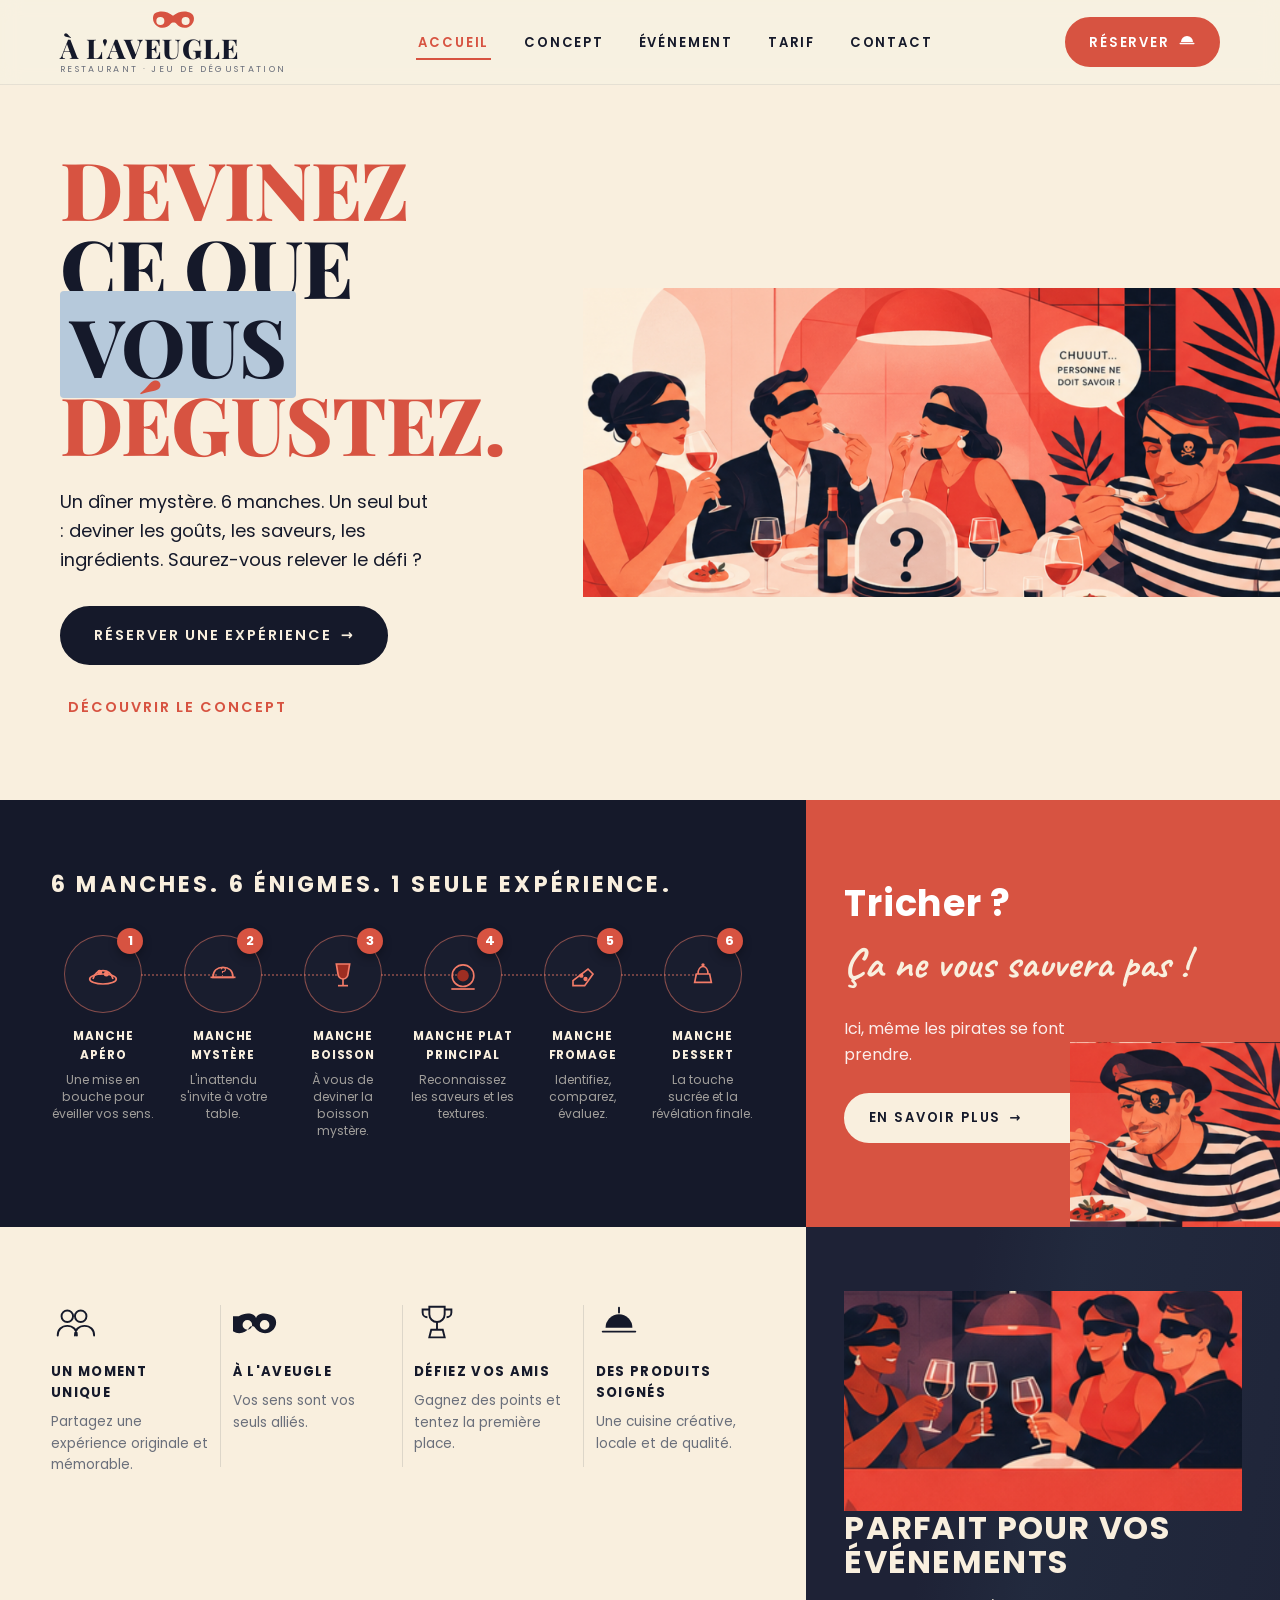
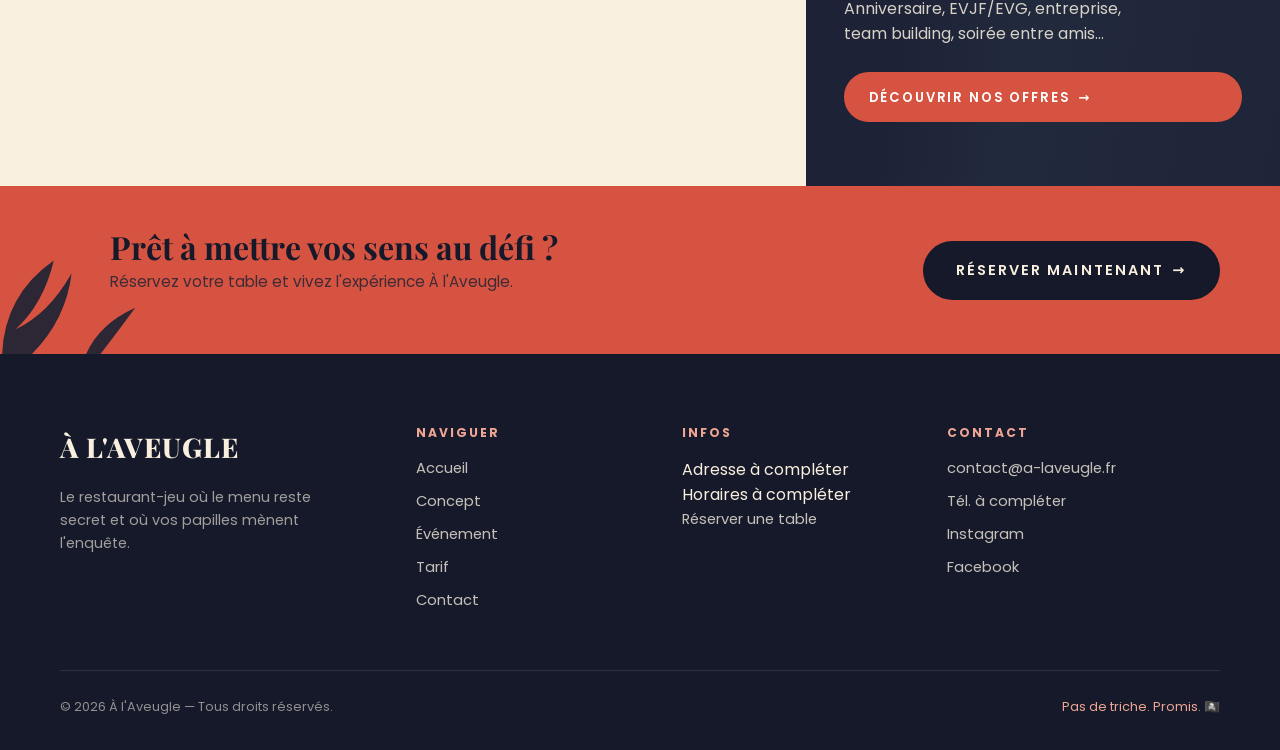
==== index.html @ 3bab2d6d "Add files via upload" ====
<!DOCTYPE html>
<html lang="fr">
<head>
  <meta charset="UTF-8">
  <meta name="viewport" content="width=device-width, initial-scale=1.0">
  <title>À l'Aveugle — Le dîner mystère où vos papilles mènent l'enquête</title>
  <meta name="description" content="À l'Aveugle : un restaurant-jeu de dégustation à l'aveugle. Un dîner mystère en 6 manches où vous devinez goûts, saveurs et ingrédients. Réservez votre expérience.">
  <link rel="preconnect" href="https://fonts.googleapis.com">
  <link rel="preconnect" href="https://fonts.gstatic.com" crossorigin>
  <link href="https://fonts.googleapis.com/css2?family=Playfair+Display:wght@600;700;800;900&family=Poppins:wght@300;400;500;600;700&family=Caveat:wght@600;700&display=swap" rel="stylesheet">
  <link rel="stylesheet" href="styles.css">
  <link rel="icon" href="data:image/svg+xml,<svg xmlns='http://www.w3.org/2000/svg' viewBox='0 0 100 100'><text y='.9em' font-size='90'>🎭</text></svg>">
</head>
<body>

  <!-- ============ HEADER ============ -->
  <header class="site-header">
    <nav class="nav container" aria-label="Navigation principale">
      <a href="index.html" class="brand" aria-label="À l'Aveugle, accueil">
        <svg class="brand__mask" viewBox="0 0 80 36" fill="currentColor" aria-hidden="true">
          <path d="M8 6c10-6 22-4 32 4 10-8 22-10 32-4 6 4 6 14 0 20-8 8-20 6-26-2-2-3-8-3-10 0-6 8-18 10-26 2-6-6-6-16-2-20Zm10 6a7 7 0 100 14 7 7 0 000-14Zm44 0a7 7 0 100 14 7 7 0 000-14Z"/>
        </svg>
        <span class="brand__name">À L'AVEUGLE</span>
        <span class="brand__tag">Restaurant · Jeu de dégustation</span>
      </a>

      <ul class="nav__menu" id="navMenu">
        <li><a class="nav__link is-active" href="index.html">Accueil</a></li>
        <li><a class="nav__link" href="concept.html">Concept</a></li>
        <li><a class="nav__link" href="evenement.html">Événement</a></li>
        <li><a class="nav__link" href="tarif.html">Tarif</a></li>
        <li><a class="nav__link" href="contact.html">Contact</a></li>
      </ul>

      <div class="nav__cta">
        <a href="contact.html" class="btn btn--coral">
          <span class="btn-label">Réserver</span>
          <svg width="18" height="18" viewBox="0 0 24 24" fill="currentColor" aria-hidden="true"><path d="M12 4a8 8 0 00-8 8h16a8 8 0 00-8-8Zm-9 9a1 1 0 100 2h18a1 1 0 100-2H3Z"/></svg>
        </a>
        <button class="nav__burger" id="burger" aria-label="Ouvrir le menu" aria-expanded="false">
          <span></span><span></span><span></span>
        </button>
      </div>
    </nav>
  </header>

  <main>
    <!-- ============ HERO ============ -->
    <section class="hero">
      <div class="hero__grid">
        <div class="hero__copy reveal">
          <h1 class="hero__title">
            <span>DEVINEZ</span><br>
            <span class="navy">CE QUE</span> <span class="mark">VOUS</span><br>
            DÉGUSTEZ.
          </h1>
          <p class="hero__text">
            Un dîner mystère. 6 manches. Un seul but : deviner les goûts,
            les saveurs, les ingrédients. Saurez-vous relever le défi&nbsp;?
          </p>
          <div class="hero__actions">
            <a href="contact.html" class="btn btn--lg">Réserver une expérience <span class="arrow">→</span></a>
            <a href="concept.html" class="btn btn--link btn--lg">Découvrir le concept</a>
          </div>
        </div>
        <div class="hero__art reveal">
          <img src="hero.png" alt="Trois convives aux yeux bandés dégustent à l'aveugle tandis qu'un pirate tente de tricher">
        </div>
      </div>
    </section>

    <!-- ============ 6 MANCHES + TRICHER ============ -->
    <section class="manches">
      <div class="manches__layout">
        <div class="manches__main reveal">
          <h2 class="manches__title">6 manches. 6 énigmes. 1 seule expérience.</h2>
          <div class="steps">
            <!-- Manche 1 -->
            <div class="step">
              <div class="step__disc"><span class="step__num">1</span>
                <svg viewBox="0 0 48 48" fill="none" stroke="#F47C68" stroke-width="2"><ellipse cx="24" cy="30" rx="16" ry="6"/><path d="M12 30c2-7 6-10 12-10s10 3 12 10"/><circle cx="20" cy="22" r="2" fill="#F47C68"/><circle cx="28" cy="24" r="2" fill="#F47C68"/></svg>
              </div>
              <div class="step__name">Manche Apéro</div>
              <p class="step__desc">Une mise en bouche pour éveiller vos sens.</p>
            </div>
            <!-- Manche 2 -->
            <div class="step">
              <div class="step__disc"><span class="step__num">2</span>
                <svg viewBox="0 0 48 48" fill="none" stroke="#F47C68" stroke-width="2"><path d="M12 28c0-8 5-12 12-12s12 4 12 12Z"/><line x1="9" y1="28" x2="39" y2="28"/><text x="24" y="26" font-size="14" fill="#F47C68" text-anchor="middle" stroke="none">?</text></svg>
              </div>
              <div class="step__name">Manche Mystère</div>
              <p class="step__desc">L'inattendu s'invite à votre table.</p>
            </div>
            <!-- Manche 3 -->
            <div class="step">
              <div class="step__disc"><span class="step__num">3</span>
                <svg viewBox="0 0 48 48" fill="none" stroke="#F47C68" stroke-width="2"><path d="M16 12h16l-2 12a6 6 0 01-12 0Z" fill="#9E2E22" stroke="#F47C68"/><line x1="24" y1="30" x2="24" y2="38"/><line x1="18" y1="38" x2="30" y2="38"/></svg>
              </div>
              <div class="step__name">Manche Boisson</div>
              <p class="step__desc">À vous de deviner la boisson mystère.</p>
            </div>
            <!-- Manche 4 -->
            <div class="step">
              <div class="step__disc"><span class="step__num">4</span>
                <svg viewBox="0 0 48 48" fill="none" stroke="#F47C68" stroke-width="2"><circle cx="24" cy="26" r="13"/><circle cx="24" cy="26" r="7" fill="#9E2E22" stroke="none"/><line x1="10" y1="42" x2="38" y2="42"/></svg>
              </div>
              <div class="step__name">Manche Plat principal</div>
              <p class="step__desc">Reconnaissez les saveurs et les textures.</p>
            </div>
            <!-- Manche 5 -->
            <div class="step">
              <div class="step__disc"><span class="step__num">5</span>
                <svg viewBox="0 0 48 48" fill="none" stroke="#F47C68" stroke-width="2"><path d="M12 32l18-14 6 6-10 14H12Z"/><circle cx="22" cy="26" r="1.6" fill="#F47C68"/><circle cx="27" cy="30" r="1.6" fill="#F47C68"/></svg>
              </div>
              <div class="step__name">Manche Fromage</div>
              <p class="step__desc">Identifiez, comparez, évaluez.</p>
            </div>
            <!-- Manche 6 -->
            <div class="step">
              <div class="step__disc"><span class="step__num">6</span>
                <svg viewBox="0 0 48 48" fill="none" stroke="#F47C68" stroke-width="2"><path d="M14 34h20l-2-10H16Z"/><path d="M18 24c0-6 3-9 6-9s6 3 6 9"/><circle cx="24" cy="13" r="2" fill="#F47C68" stroke="none"/></svg>
              </div>
              <div class="step__name">Manche Dessert</div>
              <p class="step__desc">La touche sucrée et la révélation finale.</p>
            </div>
          </div>
        </div>

        <aside class="cheat reveal">
          <h2 class="cheat__title">Tricher&nbsp;?</h2>
          <p class="cheat__script">Ça ne vous sauvera pas&nbsp;!</p>
          <p class="cheat__text">Ici, même les pirates se font prendre.</p>
          <a href="concept.html#tricher" class="btn btn--light">En savoir plus <span class="arrow">→</span></a>
          <img class="cheat__pirate" src="pirate.png" alt="Pirate avec cache-œil qui tente de tricher">
        </aside>
      </div>
    </section>

    <!-- ============ POURQUOI + ÉVÉNEMENT ============ -->
    <section class="why-event">
      <div class="why reveal">
        <div class="why__grid">
          <div class="why__item">
            <svg class="why__icon" viewBox="0 0 48 48" fill="none" stroke="currentColor" stroke-width="2"><circle cx="17" cy="18" r="6"/><circle cx="31" cy="18" r="6"/><path d="M7 38c0-6 4-10 10-10s10 4 10 10M25 38c0-6 4-10 10-10s10 4 10 10" stroke-linecap="round"/></svg>
            <div class="why__title">Un moment unique</div>
            <p class="why__desc">Partagez une expérience originale et mémorable.</p>
          </div>
          <div class="why__item">
            <svg class="why__icon" viewBox="0 0 48 48" fill="currentColor"><path d="M6 18c8-5 17-3 18 2 1-5 10-7 18-2 4 3 4 10 0 14-6 6-15 4-19-2-1-2-5-2-6 0-4 6-13 8-19 2-4-4-4-11 0-14Zm9 4a5 5 0 100 10 5 5 0 000-10Zm18 0a5 5 0 100 10 5 5 0 000-10Z"/></svg>
            <div class="why__title">À l'aveugle</div>
            <p class="why__desc">Vos sens sont vos seuls alliés.</p>
          </div>
          <div class="why__item">
            <svg class="why__icon" viewBox="0 0 48 48" fill="none" stroke="currentColor" stroke-width="2"><path d="M16 8h16v8a8 8 0 01-16 0Z"/><path d="M16 11H9v3a5 5 0 005 5M32 11h7v3a5 5 0 01-5 5"/><line x1="24" y1="24" x2="24" y2="32"/><path d="M16 40h16l-2-8H18Z"/></svg>
            <div class="why__title">Défiez vos amis</div>
            <p class="why__desc">Gagnez des points et tentez la première place.</p>
          </div>
          <div class="why__item">
            <svg class="why__icon" viewBox="0 0 48 48" fill="none" stroke="currentColor" stroke-width="2"><path d="M10 30a14 14 0 0128 0Z" fill="currentColor" stroke="none"/><line x1="7" y1="34" x2="41" y2="34" stroke-linecap="round"/><line x1="24" y1="14" x2="24" y2="9" stroke-linecap="round"/></svg>
            <div class="why__title">Des produits soignés</div>
            <p class="why__desc">Une cuisine créative, locale et de qualité.</p>
          </div>
        </div>
      </div>

      <div class="event-promo reveal">
        <div class="event-promo__art"><img src="event.png" alt=""></div>
        <h2 class="event-promo__title">Parfait pour vos événements</h2>
        <p class="event-promo__text">Anniversaire, EVJF/EVG, entreprise, team building, soirée entre amis…</p>
        <a href="evenement.html" class="btn btn--coral">Découvrir nos offres <span class="arrow">→</span></a>
      </div>
    </section>

    <!-- ============ CTA FINALE ============ -->
    <section class="cta-band">
      <div class="container cta-band__inner">
        <div>
          <h2 class="cta-band__title">Prêt à mettre vos sens au défi&nbsp;?</h2>
          <p class="cta-band__sub">Réservez votre table et vivez l'expérience À l'Aveugle.</p>
        </div>
        <a href="contact.html" class="btn btn--lg">Réserver maintenant <span class="arrow">→</span></a>
      </div>
    </section>
  </main>

  <!-- ============ FOOTER ============ -->
  <footer class="footer">
    <div class="container">
      <div class="footer__grid">
        <div class="footer__brand">
          <span class="brand__name">À L'AVEUGLE</span>
          <p>Le restaurant-jeu où le menu reste secret et où vos papilles mènent l'enquête.</p>
        </div>
        <div class="footer__col">
          <h4>Naviguer</h4>
          <a href="index.html">Accueil</a>
          <a href="concept.html">Concept</a>
          <a href="evenement.html">Événement</a>
          <a href="tarif.html">Tarif</a>
          <a href="contact.html">Contact</a>
        </div>
        <div class="footer__col">
          <h4>Infos</h4>
          <span>Adresse à compléter</span>
          <span>Horaires à compléter</span>
          <a href="contact.html">Réserver une table</a>
        </div>
        <div class="footer__col">
          <h4>Contact</h4>
          <a href="mailto:contact@a-laveugle.fr">contact@a-laveugle.fr</a>
          <a href="tel:+33000000000">Tél. à compléter</a>
          <a href="#">Instagram</a>
          <a href="#">Facebook</a>
        </div>
      </div>
      <div class="footer__bottom">
        <span>© 2026 À l'Aveugle — Tous droits réservés.</span>
        <span class="wink">Pas de triche. Promis. 🏴‍☠️</span>
      </div>
    </div>
  </footer>

  <script src="main.js"></script>
</body>
</html>
---- styles.css ----
/* =========================================================
   À L'AVEUGLE — Restaurant · Jeu de dégustation
   Feuille de styles principale
   Direction artistique inspirée du visuel fourni :
   corail, crème, bleu nuit, serif élégante + accent script.
   ========================================================= */

/* ---------- 1. Tokens / Variables ---------- */
:root {
  /* Couleurs — calées sur le mockup fourni */
  --cream:        #F9EFDE;
  --cream-2:      #F3E7D0;
  --cream-3:      #ECDFC4;
  --coral:        #D75341;
  --coral-light:  #E27A67;
  --coral-soft:   #EFA593;
  --coral-dark:   #BC4332;
  --navy:         #15192A;
  --navy-2:       #1E2236;
  --navy-soft:    #2A3450;
  --blue:         #B6C9DB;
  --ink:          #15192A;
  --white:        #FFFFFF;
  --muted:        #6A6F7B;

  /* Typo */
  --font-display: "Playfair Display", Georgia, serif;
  --font-body:    "Poppins", "Segoe UI", system-ui, sans-serif;
  --font-script:  "Caveat", cursive;

  /* Mesures */
  --maxw: 1240px;
  --radius: 14px;
  --radius-lg: 22px;
  --radius-pill: 999px;
  --shadow-sm: 0 4px 14px rgba(27,34,51,.08);
  --shadow-md: 0 14px 40px rgba(27,34,51,.14);
  --shadow-coral: 0 14px 34px rgba(239,83,64,.30);
  --ease: cubic-bezier(.22,.61,.36,1);
}

/* ---------- 2. Reset / Base ---------- */
*,
*::before,
*::after { box-sizing: border-box; }

html { scroll-behavior: smooth; -webkit-text-size-adjust: 100%; }

body {
  margin: 0;
  font-family: var(--font-body);
  color: var(--ink);
  background: var(--cream);
  line-height: 1.6;
  font-size: 16px;
  -webkit-font-smoothing: antialiased;
  overflow-x: hidden;
}

img, svg { display: block; max-width: 100%; }

a { color: inherit; text-decoration: none; }

h1, h2, h3, h4 { margin: 0; line-height: 1.08; font-weight: 700; }

p { margin: 0 0 1rem; }

ul { margin: 0; padding: 0; list-style: none; }

.container {
  width: 100%;
  max-width: var(--maxw);
  margin-inline: auto;
  padding-inline: clamp(18px, 4vw, 40px);
}

.serif { font-family: var(--font-display); }

/* Sélection texte = rappel du surlignage "VOUS" du hero */
::selection { background: var(--blue); color: var(--navy); }

/* ---------- 3. Boutons ---------- */
.btn {
  --btn-bg: var(--navy);
  --btn-fg: var(--cream);
  display: inline-flex;
  align-items: center;
  gap: .6em;
  padding: .95em 1.7em;
  font-family: var(--font-body);
  font-weight: 600;
  font-size: .82rem;
  letter-spacing: .14em;
  text-transform: uppercase;
  background: var(--btn-bg);
  color: var(--btn-fg);
  border: 2px solid var(--btn-bg);
  border-radius: var(--radius-pill);
  cursor: pointer;
  transition: transform .35s var(--ease), box-shadow .35s var(--ease),
              background .25s, color .25s, border-color .25s;
  white-space: nowrap;
}
.btn:hover { transform: translateY(-3px); box-shadow: var(--shadow-md); }
.btn:active { transform: translateY(-1px); }
.btn .arrow { transition: transform .35s var(--ease); }
.btn:hover .arrow { transform: translateX(5px); }

.btn--coral { --btn-bg: var(--coral); --btn-fg: var(--white); }
.btn--coral:hover { box-shadow: var(--shadow-coral); }

.btn--ghost {
  background: transparent;
  color: var(--coral);
  border-color: var(--coral);
}
.btn--ghost:hover { background: var(--coral); color: var(--white); }

.btn--light {
  background: var(--cream);
  color: var(--navy);
  border-color: var(--cream);
}

.btn--lg { padding: 1.1em 2.2em; font-size: .9rem; }

/* Bouton "lien" sans bordure (ex : Découvrir le concept) */
.btn--link {
  background: transparent;
  border-color: transparent;
  color: var(--coral);
  padding-inline: .4em;
}
.btn--link:hover { background: transparent; box-shadow: none; color: var(--coral-dark); transform: translateY(-3px); }

/* ---------- 4. Header / Navigation ---------- */
.site-header {
  position: sticky;
  top: 0;
  z-index: 100;
  background: rgba(247,241,225,.86);
  backdrop-filter: blur(10px);
  border-bottom: 1px solid rgba(27,34,51,.08);
  transition: box-shadow .3s;
}
.site-header.scrolled { box-shadow: var(--shadow-sm); }

.nav {
  display: flex;
  align-items: center;
  justify-content: space-between;
  gap: 1.5rem;
  min-height: 84px;
}

/* Logo */
.brand { display: flex; flex-direction: column; line-height: 1; }
.brand__mask { width: 46px; margin: 0 auto 4px; color: var(--coral); }
.brand__name {
  font-family: var(--font-display);
  font-weight: 800;
  font-size: 1.7rem;
  letter-spacing: .04em;
  color: var(--navy);
}
.brand__tag {
  font-size: .56rem;
  letter-spacing: .26em;
  text-transform: uppercase;
  color: var(--muted);
  text-align: center;
  margin-top: 3px;
}

/* Menu */
.nav__menu { display: flex; align-items: center; gap: clamp(1rem, 2.4vw, 2.4rem); }
.nav__link {
  font-size: .82rem;
  font-weight: 600;
  letter-spacing: .14em;
  text-transform: uppercase;
  color: var(--navy);
  padding: 6px 2px;
  position: relative;
  transition: color .25s;
}
.nav__link::after {
  content: "";
  position: absolute;
  left: 0; right: 0; bottom: -2px;
  height: 2px;
  background: var(--coral);
  transform: scaleX(0);
  transform-origin: left;
  transition: transform .3s var(--ease);
}
.nav__link:hover { color: var(--coral); }
.nav__link:hover::after,
.nav__link.is-active::after { transform: scaleX(1); }
.nav__link.is-active { color: var(--coral); }

.nav__cta { display: flex; align-items: center; gap: 1rem; }

/* Burger */
.nav__burger {
  display: none;
  flex-direction: column;
  gap: 5px;
  background: none;
  border: 0;
  cursor: pointer;
  padding: 8px;
}
.nav__burger span {
  width: 26px; height: 2px;
  background: var(--navy);
  border-radius: 2px;
  transition: transform .3s, opacity .3s;
}
.nav__burger.open span:nth-child(1) { transform: translateY(7px) rotate(45deg); }
.nav__burger.open span:nth-child(2) { opacity: 0; }
.nav__burger.open span:nth-child(3) { transform: translateY(-7px) rotate(-45deg); }

/* ---------- 5. Sections génériques ---------- */
section { position: relative; }

.section { padding: clamp(56px, 8vw, 110px) 0; }
.section--cream { background: var(--cream); }
.section--cream2 { background: var(--cream-2); }
.section--navy { background: var(--navy); color: var(--cream); }
.section--coral { background: var(--coral); color: var(--white); }

.eyebrow {
  font-size: .76rem;
  font-weight: 700;
  letter-spacing: .28em;
  text-transform: uppercase;
  color: var(--coral);
  margin-bottom: 1rem;
}
.section--navy .eyebrow,
.section--coral .eyebrow { color: var(--coral-soft); }
.section--coral .eyebrow { color: rgba(255,255,255,.8); }

.section-title {
  font-family: var(--font-display);
  font-size: clamp(2rem, 4.6vw, 3.2rem);
  color: var(--navy);
  margin-bottom: 1rem;
}
.section--navy .section-title,
.section--coral .section-title { color: var(--cream); }

.section-lead {
  max-width: 60ch;
  color: var(--muted);
  font-size: 1.05rem;
}
.section--navy .section-lead,
.section--coral .section-lead { color: rgba(247,241,225,.82); }

.section-head { margin-bottom: clamp(2rem, 5vw, 3.4rem); }
.section-head--center { text-align: center; }
.section-head--center .section-lead { margin-inline: auto; }

/* ---------- 6. HERO ---------- */
.hero { background: var(--cream); overflow: hidden; }
/* Grille pleine largeur : texte aligné sur le conteneur à gauche,
   illustration en plein bord à droite (comme le mockup). */
.hero__grid {
  display: grid;
  grid-template-columns: 1fr 1.25fr;
  align-items: center;
  gap: clamp(16px, 2vw, 32px);
}
.hero__copy {
  padding-left: max(24px, calc((100vw - var(--maxw)) / 2 + 40px));
  padding-block: clamp(36px, 5vw, 72px);
  padding-right: 12px;
}
.hero__title {
  font-family: var(--font-display);
  font-weight: 800;
  font-size: clamp(2.8rem, 6.4vw, 5rem);
  line-height: .98;
  letter-spacing: -.01em;
  color: var(--coral);
  margin-bottom: 1.6rem;
}
.hero__title .navy { color: var(--navy); }
.hero__title .mark {
  color: var(--navy);
  background: var(--blue);
  padding: 0 .12em;
  border-radius: 4px;
}
.hero__text {
  font-size: 1.12rem;
  color: var(--navy);
  max-width: 34ch;
  margin-bottom: 2rem;
}
.hero__actions { display: flex; flex-wrap: wrap; align-items: center; gap: .8rem 1.2rem; }
.hero__art { align-self: center; }
.hero__art img, .hero__art svg { width: 100%; height: auto; display: block; }

/* ---------- 7. Bande "6 manches" (navy) ---------- */
.manches { background: var(--navy); color: var(--cream); }
.manches__layout {
  display: grid;
  grid-template-columns: 1.7fr 1fr;
  gap: 0;
}
.manches__main { padding: clamp(40px, 6vw, 72px) clamp(24px, 4vw, 56px); }
.manches__title {
  font-family: var(--font-body);
  font-weight: 700;
  letter-spacing: .14em;
  text-transform: uppercase;
  font-size: clamp(1rem, 2vw, 1.4rem);
  margin-bottom: 2.4rem;
  color: var(--cream);
}
.steps {
  display: grid;
  grid-template-columns: repeat(6, 1fr);
  gap: 1rem;
}
.step { text-align: center; position: relative; }
.step__disc {
  width: 78px; height: 78px;
  margin: 0 auto .9rem;
  border-radius: 50%;
  border: 1.5px solid rgba(244,124,104,.5);
  display: grid;
  place-items: center;
  position: relative;
  background: rgba(255,255,255,.02);
}
.step__disc svg { width: 40px; height: 40px; }
.step__num {
  position: absolute;
  top: -8px; right: -2px;
  width: 26px; height: 26px;
  border-radius: 50%;
  background: var(--coral);
  color: #fff;
  font-size: .8rem;
  font-weight: 700;
  display: grid;
  place-items: center;
  box-shadow: 0 4px 10px rgba(0,0,0,.3);
}
.step__name {
  font-weight: 700;
  font-size: .74rem;
  letter-spacing: .08em;
  text-transform: uppercase;
  color: var(--cream);
  margin-bottom: .35rem;
}
.step__desc { font-size: .76rem; color: rgba(247,241,225,.62); line-height: 1.4; }
/* connecteurs pointillés */
.step:not(:last-child) .step__disc::after {
  content: "";
  position: absolute;
  top: 50%; left: 100%;
  width: 100%;
  border-top: 2px dotted rgba(244,124,104,.4);
}

/* Bloc "Tricher ?" (corail) collé à droite */
.cheat {
  background: var(--coral);
  color: #fff;
  padding: clamp(40px, 5vw, 64px) clamp(28px, 3vw, 48px);
  display: flex;
  flex-direction: column;
  justify-content: center;
  position: relative;
  overflow: hidden;
}
.cheat__title {
  font-family: var(--font-body);
  font-weight: 700;
  font-size: clamp(1.6rem, 3vw, 2.3rem);
  letter-spacing: .02em;
  margin-bottom: .4rem;
}
.cheat__script {
  font-family: var(--font-script);
  font-size: clamp(1.8rem, 3.4vw, 2.6rem);
  font-weight: 700;
  margin-bottom: 1.2rem;
  color: var(--cream);
}
.cheat__text { color: rgba(255,255,255,.9); max-width: 26ch; margin-bottom: 1.6rem; }
.cheat__pirate {
  position: absolute;
  right: -10px; bottom: -10px;
  width: 220px;
  opacity: .96;
  pointer-events: none;
}

/* ---------- 8. "Pourquoi essayer" + Événement (split) ---------- */
.why-event {
  display: grid;
  grid-template-columns: 1.7fr 1fr;
}
.why {
  background: var(--cream);
  padding: clamp(40px, 6vw, 72px) clamp(24px, 4vw, 56px);
}
.why__grid {
  display: grid;
  grid-template-columns: repeat(4, 1fr);
  gap: 1.4rem;
}
.why__item { position: relative; padding-left: 0; }
.why__item:not(:last-child)::after {
  content: "";
  position: absolute;
  top: 6px; right: -.7rem;
  width: 1px; height: 84%;
  background: rgba(27,34,51,.12);
}
.why__icon { width: 46px; height: 46px; color: var(--navy); margin-bottom: 1rem; }
.why__title {
  font-size: .82rem; font-weight: 700;
  letter-spacing: .1em; text-transform: uppercase;
  color: var(--navy); margin-bottom: .5rem;
}
.why__desc { font-size: .85rem; color: var(--muted); }

.event-promo {
  background: var(--navy-2);
  color: var(--cream);
  padding: clamp(40px, 5vw, 64px) clamp(28px, 3vw, 48px);
  display: flex;
  flex-direction: column;
  justify-content: center;
  position: relative;
  overflow: hidden;
}
.event-promo__art {
  position: absolute; inset: 0;
  z-index: 0;
}
.event-promo__art img, .event-promo__art svg {
  width: 100%; height: 100%;
  object-fit: cover; object-position: right center;
}
/* voile dégradé pour garder le texte lisible (texte à gauche) */
.event-promo::after {
  content: "";
  position: absolute; inset: 0; z-index: 0;
  background: linear-gradient(100deg, var(--navy-2) 30%, rgba(35,44,64,.78) 50%, rgba(35,44,64,.25) 100%);
}
.event-promo > * { position: relative; z-index: 1; }
.event-promo__title {
  font-family: var(--font-body);
  font-weight: 700;
  font-size: clamp(1.4rem, 2.6vw, 2rem);
  text-transform: uppercase;
  letter-spacing: .04em;
  margin-bottom: 1rem;
}
.event-promo__text { color: rgba(247,241,225,.85); margin-bottom: 1.6rem; max-width: 30ch; }

/* ---------- 9. Bande CTA finale ---------- */
.cta-band {
  background: var(--coral);
  color: var(--navy);
  padding: clamp(28px, 4vw, 44px) 0;
  position: relative;
  overflow: hidden;
}
/* feuillage décoratif bas-gauche (rappel du mockup) */
.cta-band::before {
  content: "";
  position: absolute;
  left: -10px; bottom: -30px;
  width: 180px; height: 140px;
  background: no-repeat left bottom / contain
    url("data:image/svg+xml,%3Csvg xmlns='http://www.w3.org/2000/svg' viewBox='0 0 120 110'%3E%3Cpath fill='%231B2233' d='M10 105q-6-60 40-92q-8 34-30 54q26-12 44-44q-6 50-54 82zM70 108q4-40 44-58q-22 30-44 58z'/%3E%3C/svg%3E");
  opacity: .9;
  pointer-events: none;
}
.cta-band__inner {
  display: flex;
  align-items: center;
  justify-content: space-between;
  gap: 2rem;
  flex-wrap: wrap;
  position: relative;
  z-index: 1;
  padding-left: 90px;
}
.cta-band__title {
  font-family: var(--font-display);
  font-size: clamp(1.4rem, 3vw, 2rem);
  color: var(--navy);
  margin-bottom: .3rem;
}
.cta-band__sub { color: rgba(27,34,51,.82); font-size: .95rem; }

/* ---------- 10. Cards génériques ---------- */
.cards {
  display: grid;
  gap: 1.6rem;
}
.cards--3 { grid-template-columns: repeat(3, 1fr); }
.cards--2 { grid-template-columns: repeat(2, 1fr); }

.card {
  background: var(--white);
  border-radius: var(--radius);
  padding: 2rem 1.8rem;
  box-shadow: var(--shadow-sm);
  border: 1px solid rgba(27,34,51,.06);
  transition: transform .35s var(--ease), box-shadow .35s var(--ease);
}
.card:hover { transform: translateY(-6px); box-shadow: var(--shadow-md); }
.card__icon { width: 52px; height: 52px; color: var(--coral); margin-bottom: 1.2rem; }
.card__title {
  font-family: var(--font-display);
  font-size: 1.4rem; color: var(--navy);
  margin-bottom: .7rem;
}
.card__text { color: var(--muted); font-size: .96rem; }

/* ---------- 11. Manches détaillées (page Concept) ---------- */
.round-list { display: grid; gap: 1.4rem; }
.round {
  display: grid;
  grid-template-columns: 92px 1fr;
  gap: 1.6rem;
  align-items: center;
  background: var(--white);
  border-radius: var(--radius);
  padding: 1.6rem 1.8rem;
  box-shadow: var(--shadow-sm);
  border-left: 5px solid var(--coral);
  transition: transform .3s var(--ease);
}
.round:hover { transform: translateX(6px); }
.round__badge {
  width: 88px; height: 88px;
  border-radius: 50%;
  background: var(--navy);
  display: grid; place-items: center;
  position: relative;
}
.round__badge svg { width: 46px; height: 46px; }
.round__badge .round__num {
  position: absolute; top: -6px; right: -4px;
  width: 30px; height: 30px; border-radius: 50%;
  background: var(--coral); color: #fff;
  font-weight: 700; display: grid; place-items: center;
}
.round__name {
  font-family: var(--font-display);
  font-size: 1.45rem; color: var(--navy); margin-bottom: .35rem;
}
.round__guess {
  font-size: .72rem; font-weight: 700; letter-spacing: .12em;
  text-transform: uppercase; color: var(--coral); margin-bottom: .5rem;
}
.round__desc { color: var(--muted); font-size: .96rem; margin: 0; }

/* ---------- 12. Déroulé étapes (page Événement) ---------- */
.timeline { display: grid; gap: 0; counter-reset: tl; max-width: 760px; }
.tl-item {
  display: grid;
  grid-template-columns: 64px 1fr;
  gap: 1.4rem;
  padding-bottom: 2rem;
  position: relative;
}
.tl-item::before {
  counter-increment: tl;
  content: counter(tl);
  width: 52px; height: 52px;
  border-radius: 50%;
  background: var(--coral); color: #fff;
  font-family: var(--font-display);
  font-size: 1.4rem; font-weight: 700;
  display: grid; place-items: center;
  z-index: 1;
}
.tl-item:not(:last-child)::after {
  content: "";
  position: absolute;
  left: 25px; top: 52px; bottom: -4px;
  width: 2px;
  background: rgba(239,83,64,.3);
}
.tl-item__title {
  font-family: var(--font-display);
  font-size: 1.25rem; color: var(--navy); margin-bottom: .25rem;
}
.tl-item__text { color: var(--muted); font-size: .95rem; margin: 0; }

/* ---------- 13. Tarifs ---------- */
.pricing { display: grid; grid-template-columns: repeat(3, 1fr); gap: 1.6rem; align-items: stretch; }
.price-card {
  background: var(--white);
  border-radius: var(--radius-lg);
  padding: 2.4rem 2rem;
  box-shadow: var(--shadow-sm);
  border: 1px solid rgba(27,34,51,.07);
  display: flex; flex-direction: column;
  transition: transform .35s var(--ease), box-shadow .35s var(--ease);
}
.price-card:hover { transform: translateY(-8px); box-shadow: var(--shadow-md); }
.price-card--featured {
  background: var(--navy);
  color: var(--cream);
  transform: scale(1.03);
  border-color: var(--navy);
}
.price-card--featured:hover { transform: scale(1.03) translateY(-8px); }
.price-card__flag {
  align-self: flex-start;
  font-size: .68rem; font-weight: 700; letter-spacing: .16em;
  text-transform: uppercase;
  background: var(--coral); color: #fff;
  padding: .35em .9em; border-radius: var(--radius-pill);
  margin-bottom: 1.2rem;
}
.price-card__name {
  font-family: var(--font-display);
  font-size: 1.7rem; margin-bottom: .4rem; color: var(--navy);
}
.price-card--featured .price-card__name { color: var(--cream); }
.price-card__tagline { font-size: .9rem; color: var(--muted); margin-bottom: 1.4rem; }
.price-card--featured .price-card__tagline { color: rgba(247,241,225,.7); }
.price-card__price {
  font-family: var(--font-display);
  font-size: 2.4rem; color: var(--coral);
  margin-bottom: .2rem; line-height: 1;
}
.price-card__price small { font-size: .9rem; color: var(--muted); font-family: var(--font-body); }
.price-card--featured .price-card__price { color: var(--coral-soft); }
.price-card__unit { font-size: .8rem; color: var(--muted); margin-bottom: 1.6rem; }
.price-card--featured .price-card__unit { color: rgba(247,241,225,.6); }
.price-card__list { display: grid; gap: .7rem; margin-bottom: 1.8rem; flex: 1; }
.price-card__list li {
  display: flex; gap: .6rem; align-items: flex-start;
  font-size: .92rem; color: var(--navy);
}
.price-card--featured .price-card__list li { color: rgba(247,241,225,.9); }
.price-card__list li svg { flex: 0 0 18px; width: 18px; height: 18px; color: var(--coral); margin-top: 3px; }
.price-card .btn { width: 100%; justify-content: center; }

/* ---------- 14. Formulaire de contact ---------- */
.contact-grid {
  display: grid;
  grid-template-columns: 1.3fr 1fr;
  gap: clamp(2rem, 4vw, 3.5rem);
  align-items: start;
}
.form { display: grid; gap: 1.1rem; }
.form__row { display: grid; grid-template-columns: 1fr 1fr; gap: 1.1rem; }
.field { display: flex; flex-direction: column; gap: .4rem; }
.field label {
  font-size: .76rem; font-weight: 600; letter-spacing: .08em;
  text-transform: uppercase; color: var(--navy);
}
.field input,
.field select,
.field textarea {
  font-family: var(--font-body);
  font-size: .95rem;
  padding: .85em 1em;
  border: 1.5px solid rgba(27,34,51,.16);
  border-radius: var(--radius);
  background: var(--white);
  color: var(--ink);
  transition: border-color .25s, box-shadow .25s;
}
.field textarea { resize: vertical; min-height: 120px; }
.field input:focus,
.field select:focus,
.field textarea:focus {
  outline: none;
  border-color: var(--coral);
  box-shadow: 0 0 0 4px rgba(239,83,64,.12);
}
.form__note { font-size: .8rem; color: var(--muted); }
.form__success {
  display: none;
  background: rgba(239,83,64,.1);
  border: 1.5px solid var(--coral);
  border-radius: var(--radius);
  padding: 1rem 1.2rem;
  color: var(--navy);
  font-weight: 500;
}
.form__success.show { display: block; }

.contact-info {
  background: var(--navy);
  color: var(--cream);
  border-radius: var(--radius-lg);
  padding: 2.4rem 2rem;
  box-shadow: var(--shadow-md);
}
.contact-info h3 {
  font-family: var(--font-display);
  font-size: 1.6rem; margin-bottom: 1.4rem; color: var(--cream);
}
.info-item { display: flex; gap: 1rem; align-items: flex-start; margin-bottom: 1.3rem; }
.info-item svg { flex: 0 0 22px; width: 22px; height: 22px; color: var(--coral-soft); margin-top: 3px; }
.info-item__label {
  font-size: .7rem; letter-spacing: .14em; text-transform: uppercase;
  color: rgba(247,241,225,.6); margin-bottom: .15rem;
}
.info-item__value { font-size: .98rem; color: var(--cream); }
.socials { display: flex; gap: .8rem; margin-top: 1.8rem; }
.socials a {
  width: 42px; height: 42px; border-radius: 50%;
  display: grid; place-items: center;
  background: rgba(255,255,255,.08);
  transition: background .25s, transform .25s;
}
.socials a:hover { background: var(--coral); transform: translateY(-3px); }
.socials svg { width: 20px; height: 20px; color: var(--cream); }

/* ---------- 15. FAQ ---------- */
.faq { max-width: 800px; margin-inline: auto; }
.faq__item {
  border-bottom: 1px solid rgba(27,34,51,.12);
}
.faq__q {
  width: 100%; text-align: left;
  background: none; border: 0; cursor: pointer;
  padding: 1.3rem 0;
  font-family: var(--font-display);
  font-size: 1.15rem; color: var(--navy);
  display: flex; justify-content: space-between; align-items: center; gap: 1rem;
}
.faq__q .plus { flex: 0 0 auto; color: var(--coral); font-size: 1.5rem; transition: transform .3s; }
.faq__item.open .plus { transform: rotate(45deg); }
.faq__a {
  max-height: 0; overflow: hidden;
  transition: max-height .4s var(--ease);
  color: var(--muted);
}
.faq__a p { padding-bottom: 1.3rem; margin: 0; }

/* ---------- 16. Page hero (sous-pages) ---------- */
.page-hero {
  background: var(--navy);
  color: var(--cream);
  padding: clamp(70px, 10vw, 130px) 0 clamp(50px, 7vw, 90px);
  position: relative;
  overflow: hidden;
}
.page-hero__deco {
  position: absolute; top: -40px; right: -40px;
  width: 260px; color: rgba(239,83,64,.16);
  transform: rotate(12deg);
}
.page-hero__inner { position: relative; z-index: 1; max-width: 720px; }
.page-hero h1 {
  font-family: var(--font-display);
  font-size: clamp(2.4rem, 6vw, 4rem);
  color: var(--cream); margin-bottom: 1rem;
}
.page-hero h1 .coral { color: var(--coral); }
.page-hero p { color: rgba(247,241,225,.82); font-size: 1.12rem; max-width: 56ch; }
.breadcrumb {
  font-size: .76rem; letter-spacing: .16em; text-transform: uppercase;
  color: var(--coral-soft); margin-bottom: 1.2rem;
}

/* ---------- 17. Audience tags (Événement) ---------- */
.tag-grid { display: flex; flex-wrap: wrap; gap: .8rem; }
.tag {
  background: var(--white);
  border: 1.5px solid rgba(27,34,51,.1);
  border-radius: var(--radius-pill);
  padding: .7em 1.3em;
  font-size: .9rem; font-weight: 500; color: var(--navy);
  display: inline-flex; align-items: center; gap: .5rem;
  box-shadow: var(--shadow-sm);
  transition: transform .25s, border-color .25s, color .25s;
}
.tag:hover { transform: translateY(-3px); border-color: var(--coral); color: var(--coral); }
.tag svg { width: 18px; height: 18px; }

/* ---------- 18. Footer ---------- */
.footer {
  background: var(--navy);
  color: var(--cream);
  padding: clamp(48px, 6vw, 72px) 0 2rem;
}
.footer__grid {
  display: grid;
  grid-template-columns: 1.4fr 1fr 1fr 1.2fr;
  gap: 2.4rem;
  margin-bottom: 3rem;
}
.footer__brand .brand__name { color: var(--cream); }
.footer__brand p { color: rgba(247,241,225,.62); font-size: .9rem; margin-top: 1rem; max-width: 30ch; }
.footer__col h4 {
  font-size: .76rem; letter-spacing: .16em; text-transform: uppercase;
  color: var(--coral-soft); margin-bottom: 1.1rem;
}
.footer__col a, .footer__col li {
  display: block; color: rgba(247,241,225,.78);
  font-size: .92rem; margin-bottom: .6rem;
  transition: color .2s;
}
.footer__col a:hover { color: var(--coral); }
.footer__bottom {
  border-top: 1px solid rgba(255,255,255,.1);
  padding-top: 1.6rem;
  display: flex; justify-content: space-between; flex-wrap: wrap; gap: 1rem;
  font-size: .8rem; color: rgba(247,241,225,.55);
}
.footer__bottom .wink { color: var(--coral-soft); }

/* ---------- 19. Animations d'apparition ---------- */
.reveal {
  opacity: 0;
  transform: translateY(26px);
  transition: opacity .7s var(--ease), transform .7s var(--ease);
}
.reveal.in { opacity: 1; transform: none; }
@media (prefers-reduced-motion: reduce) {
  .reveal { opacity: 1; transform: none; transition: none; }
  html { scroll-behavior: auto; }
}

/* Petit clin d'œil : œil qui cligne */
@keyframes blink { 0%, 92%, 100% { transform: scaleY(1); } 96% { transform: scaleY(.1); } }

/* ---------- 20. Responsive ---------- */
@media (max-width: 1080px) {
  .why__grid { grid-template-columns: repeat(2, 1fr); }
  .why__item:nth-child(2)::after { display: none; }
}

@media (max-width: 960px) {
  .nav__menu, .nav__cta .btn { /* menu mobile */ }
  .nav__menu {
    position: fixed;
    inset: 84px 0 auto 0;
    flex-direction: column;
    background: var(--cream);
    padding: 1.4rem 0 1.8rem;
    gap: 0;
    box-shadow: var(--shadow-md);
    transform: translateY(-130%);
    transition: transform .4s var(--ease);
    z-index: 90;
  }
  .nav__menu.open { transform: translateY(0); }
  .nav__menu .nav__link { padding: 1rem 0; font-size: 1rem; }
  .nav__burger { display: flex; }
  .nav__cta .btn span.btn-label { display: none; }

  .hero__grid { grid-template-columns: 1fr; }
  .hero__art { order: -1; }
  .manches__layout,
  .why-event { grid-template-columns: 1fr; }
  .steps { grid-template-columns: repeat(3, 1fr); gap: 1.6rem 1rem; }
  .step:not(:last-child) .step__disc::after,
  .step:nth-child(3) .step__disc::after { display: none; }
  .contact-grid { grid-template-columns: 1fr; }
  .pricing { grid-template-columns: 1fr; max-width: 460px; margin-inline: auto; }
  .price-card--featured { transform: none; }
  .price-card--featured:hover { transform: translateY(-8px); }
  .cards--3, .cards--2 { grid-template-columns: 1fr; }
  .footer__grid { grid-template-columns: 1fr 1fr; }
  .cheat__pirate { width: 160px; opacity: .55; }
}

@media (max-width: 560px) {
  .form__row { grid-template-columns: 1fr; }
  .steps { grid-template-columns: repeat(2, 1fr); }
  .why__grid { grid-template-columns: 1fr; }
  .why__item::after { display: none !important; }
  .footer__grid { grid-template-columns: 1fr; }
  .round { grid-template-columns: 1fr; text-align: center; }
  .round__badge { margin-inline: auto; }
  .cta-band__inner { flex-direction: column; text-align: center; }
}
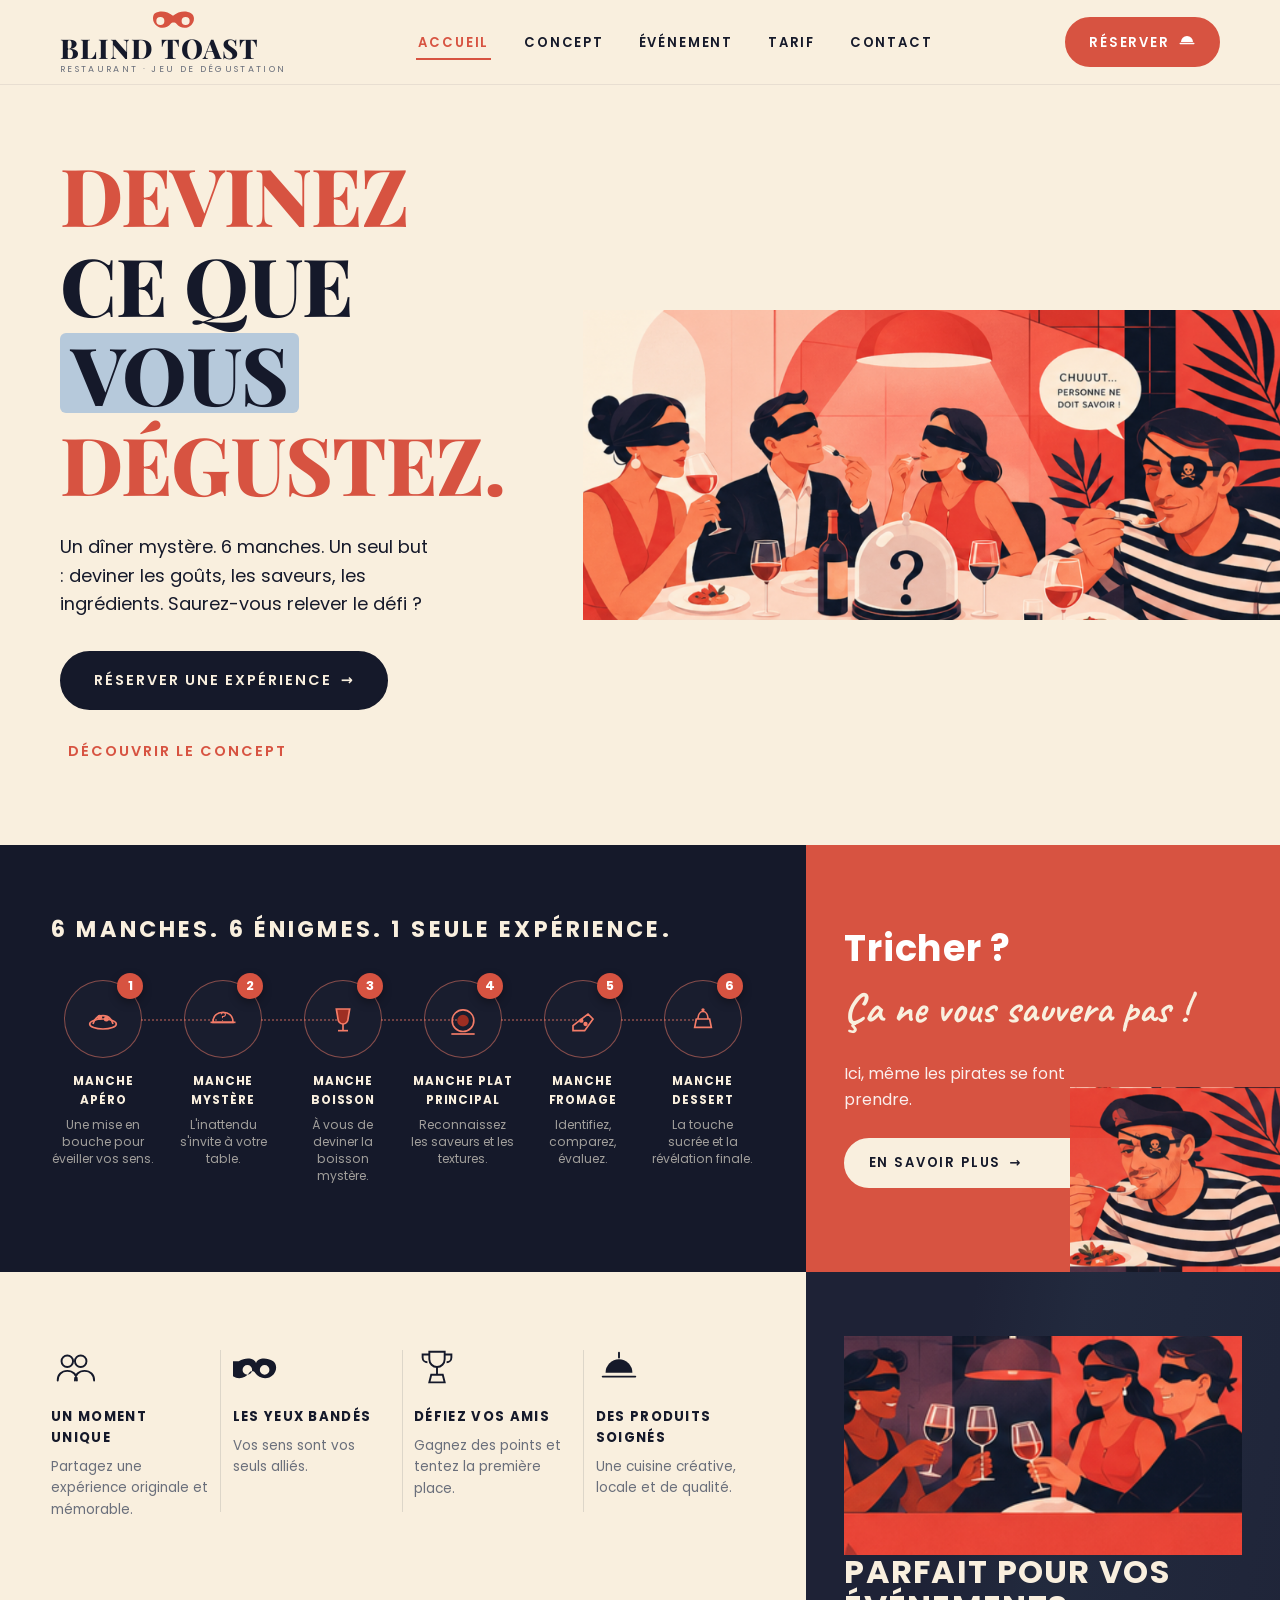
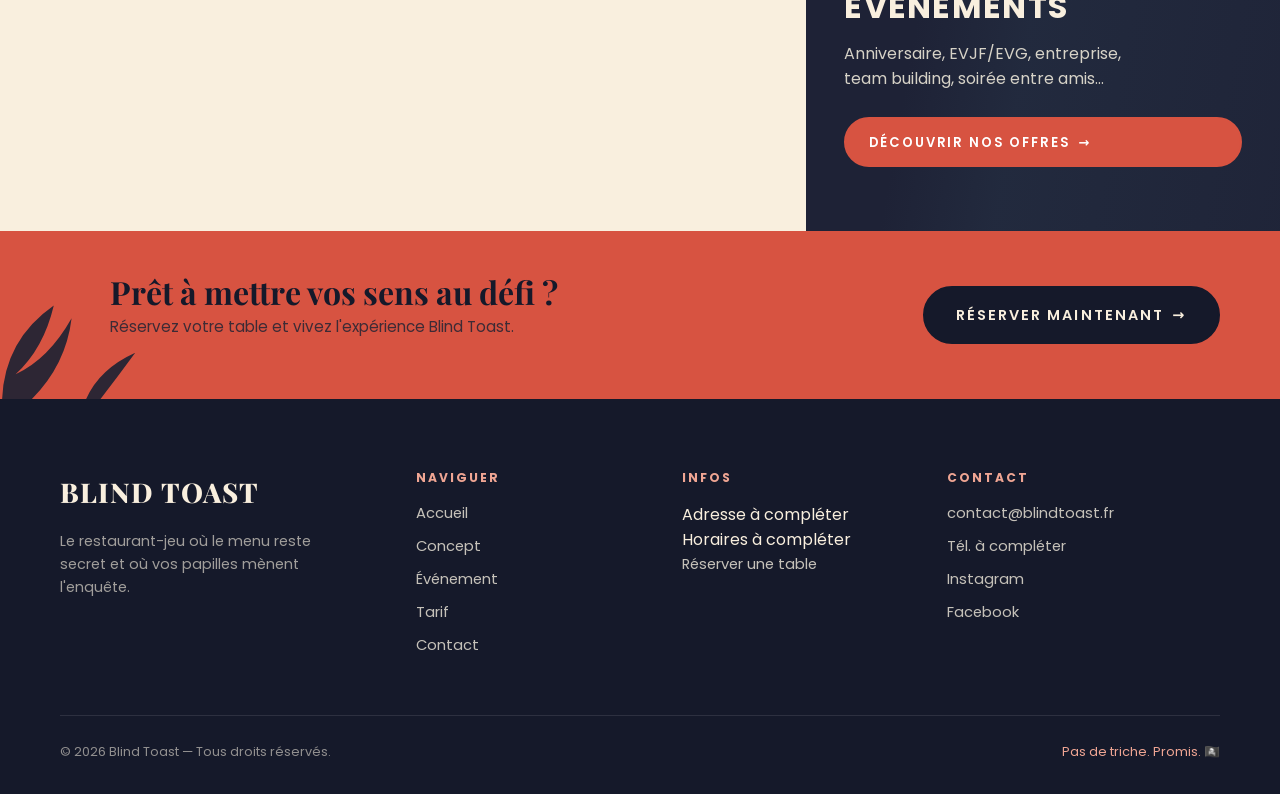
==== commit 4302b310: "Add files via upload" ====
--- a/index.html
+++ b/index.html
@@ -3,8 +3,8 @@
 <head>
   <meta charset="UTF-8">
   <meta name="viewport" content="width=device-width, initial-scale=1.0">
-  <title>À l'Aveugle — Le dîner mystère où vos papilles mènent l'enquête</title>
-  <meta name="description" content="À l'Aveugle : un restaurant-jeu de dégustation à l'aveugle. Un dîner mystère en 6 manches où vous devinez goûts, saveurs et ingrédients. Réservez votre expérience.">
+  <title>Blind Toast — Le dîner mystère où vos papilles mènent l'enquête</title>
+  <meta name="description" content="Blind Toast : un restaurant-jeu de dégustation à l'aveugle. Un dîner mystère en 6 manches où vous devinez goûts, saveurs et ingrédients. Réservez votre expérience.">
   <link rel="preconnect" href="https://fonts.googleapis.com">
   <link rel="preconnect" href="https://fonts.gstatic.com" crossorigin>
   <link href="https://fonts.googleapis.com/css2?family=Playfair+Display:wght@600;700;800;900&family=Poppins:wght@300;400;500;600;700&family=Caveat:wght@600;700&display=swap" rel="stylesheet">
@@ -16,11 +16,11 @@
   <!-- ============ HEADER ============ -->
   <header class="site-header">
     <nav class="nav container" aria-label="Navigation principale">
-      <a href="index.html" class="brand" aria-label="À l'Aveugle, accueil">
+      <a href="index.html" class="brand" aria-label="Blind Toast, accueil">
         <svg class="brand__mask" viewBox="0 0 80 36" fill="currentColor" aria-hidden="true">
           <path d="M8 6c10-6 22-4 32 4 10-8 22-10 32-4 6 4 6 14 0 20-8 8-20 6-26-2-2-3-8-3-10 0-6 8-18 10-26 2-6-6-6-16-2-20Zm10 6a7 7 0 100 14 7 7 0 000-14Zm44 0a7 7 0 100 14 7 7 0 000-14Z"/>
         </svg>
-        <span class="brand__name">À L'AVEUGLE</span>
+        <span class="brand__name">BLIND TOAST</span>
         <span class="brand__tag">Restaurant · Jeu de dégustation</span>
       </a>
 
@@ -147,7 +147,7 @@
           </div>
           <div class="why__item">
             <svg class="why__icon" viewBox="0 0 48 48" fill="currentColor"><path d="M6 18c8-5 17-3 18 2 1-5 10-7 18-2 4 3 4 10 0 14-6 6-15 4-19-2-1-2-5-2-6 0-4 6-13 8-19 2-4-4-4-11 0-14Zm9 4a5 5 0 100 10 5 5 0 000-10Zm18 0a5 5 0 100 10 5 5 0 000-10Z"/></svg>
-            <div class="why__title">À l'aveugle</div>
+            <div class="why__title">Les yeux bandés</div>
             <p class="why__desc">Vos sens sont vos seuls alliés.</p>
           </div>
           <div class="why__item">
@@ -176,7 +176,7 @@
       <div class="container cta-band__inner">
         <div>
           <h2 class="cta-band__title">Prêt à mettre vos sens au défi&nbsp;?</h2>
-          <p class="cta-band__sub">Réservez votre table et vivez l'expérience À l'Aveugle.</p>
+          <p class="cta-band__sub">Réservez votre table et vivez l'expérience Blind Toast.</p>
         </div>
         <a href="contact.html" class="btn btn--lg">Réserver maintenant <span class="arrow">→</span></a>
       </div>
@@ -188,7 +188,7 @@
     <div class="container">
       <div class="footer__grid">
         <div class="footer__brand">
-          <span class="brand__name">À L'AVEUGLE</span>
+          <span class="brand__name">BLIND TOAST</span>
           <p>Le restaurant-jeu où le menu reste secret et où vos papilles mènent l'enquête.</p>
         </div>
         <div class="footer__col">
@@ -207,14 +207,14 @@
         </div>
         <div class="footer__col">
           <h4>Contact</h4>
-          <a href="mailto:contact@a-laveugle.fr">contact@a-laveugle.fr</a>
+          <a href="mailto:contact@blindtoast.fr">contact@blindtoast.fr</a>
           <a href="tel:+33000000000">Tél. à compléter</a>
           <a href="#">Instagram</a>
           <a href="#">Facebook</a>
         </div>
       </div>
       <div class="footer__bottom">
-        <span>© 2026 À l'Aveugle — Tous droits réservés.</span>
+        <span>© 2026 Blind Toast — Tous droits réservés.</span>
         <span class="wink">Pas de triche. Promis. 🏴‍☠️</span>
       </div>
     </div>
--- a/styles.css
+++ b/styles.css
@@ -138,8 +138,7 @@
   position: sticky;
   top: 0;
   z-index: 100;
-  background: rgba(247,241,225,.86);
-  backdrop-filter: blur(10px);
+  background: var(--cream);
   border-bottom: 1px solid rgba(27,34,51,.08);
   transition: box-shadow .3s;
 }
@@ -151,6 +150,7 @@
   justify-content: space-between;
   gap: 1.5rem;
   min-height: 84px;
+  padding-block: 10px;
 }
 
 /* Logo */
@@ -282,17 +282,19 @@
   font-family: var(--font-display);
   font-weight: 800;
   font-size: clamp(2.8rem, 6.4vw, 5rem);
-  line-height: .98;
+  line-height: 1.12;        /* assez d'air pour que le surlignage ne morde pas les lignes voisines */
   letter-spacing: -.01em;
   color: var(--coral);
   margin-bottom: 1.6rem;
 }
 .hero__title .navy { color: var(--navy); }
 .hero__title .mark {
+  display: inline-block;
   color: var(--navy);
   background: var(--blue);
-  padding: 0 .12em;
-  border-radius: 4px;
+  padding: 0 .14em;
+  border-radius: 6px;
+  line-height: 1;           /* boîte de surlignage serrée autour de "VOUS" uniquement */
 }
 .hero__text {
   font-size: 1.12rem;
@@ -848,20 +850,40 @@
   .nav__menu, .nav__cta .btn { /* menu mobile */ }
   .nav__menu {
     position: fixed;
-    inset: 84px 0 auto 0;
+    top: 0; left: 0; right: 0;
     flex-direction: column;
     background: var(--cream);
-    padding: 1.4rem 0 1.8rem;
+    /* 84px = hauteur du header : le contenu du menu s'affiche en dessous,
+       et translateY(-100%) garantit que le menu fermé est TOUJOURS
+       entièrement masqué (il ne recouvre plus le logo ni le bouton). */
+    padding: 96px 0 1.8rem;
     gap: 0;
     box-shadow: var(--shadow-md);
-    transform: translateY(-130%);
+    transform: translateY(-100%);
     transition: transform .4s var(--ease);
     z-index: 90;
   }
   .nav__menu.open { transform: translateY(0); }
   .nav__menu .nav__link { padding: 1rem 0; font-size: 1rem; }
+  /* Pas de soulignement glissant dans le menu déroulant : juste la couleur */
+  .nav__menu .nav__link::after { display: none; }
+  .nav__menu .nav__link.is-active,
+  .nav__menu .nav__link:hover { color: var(--coral); }
   .nav__burger { display: flex; }
-  .nav__cta .btn span.btn-label { display: none; }
+
+  /* Bouton "Réserver" du header → bouton rond compact (icône seule) */
+  .nav__cta .btn--coral .btn-label { display: none; }
+  .nav__cta .btn--coral {
+    width: 48px; height: 48px;
+    padding: 0;
+    justify-content: center;
+    gap: 0;
+  }
+  .nav__cta .btn--coral svg { width: 20px; height: 20px; }
+
+  /* Logo compact : sous-titre sur une seule ligne */
+  .brand__name { font-size: 1.4rem; }
+  .brand__tag { font-size: .5rem; letter-spacing: .16em; white-space: nowrap; }
 
   .hero__grid { grid-template-columns: 1fr; }
   .hero__art { order: -1; }
@@ -876,7 +898,15 @@
   .price-card--featured:hover { transform: translateY(-8px); }
   .cards--3, .cards--2 { grid-template-columns: 1fr; }
   .footer__grid { grid-template-columns: 1fr 1fr; }
-  .cheat__pirate { width: 160px; opacity: .55; }
+  /* Pirate en flux normal (sous le bouton) pour ne plus chevaucher le texte */
+  .cheat { padding-bottom: 2.4rem; }
+  .cheat__pirate {
+    position: static;
+    width: min(62%, 230px);
+    margin: 1.8rem auto 0;
+    opacity: 1;
+    border-radius: var(--radius);
+  }
 }
 
 @media (max-width: 560px) {
@@ -887,5 +917,11 @@
   .footer__grid { grid-template-columns: 1fr; }
   .round { grid-template-columns: 1fr; text-align: center; }
   .round__badge { margin-inline: auto; }
-  .cta-band__inner { flex-direction: column; text-align: center; }
-}
+  .cta-band__inner {
+    flex-direction: column;
+    text-align: center;
+    align-items: center;
+    padding-left: 0;        /* annule le décalage du feuillage qui faisait déborder */
+  }
+  .cta-band__inner .btn { width: 100%; justify-content: center; }
+}
